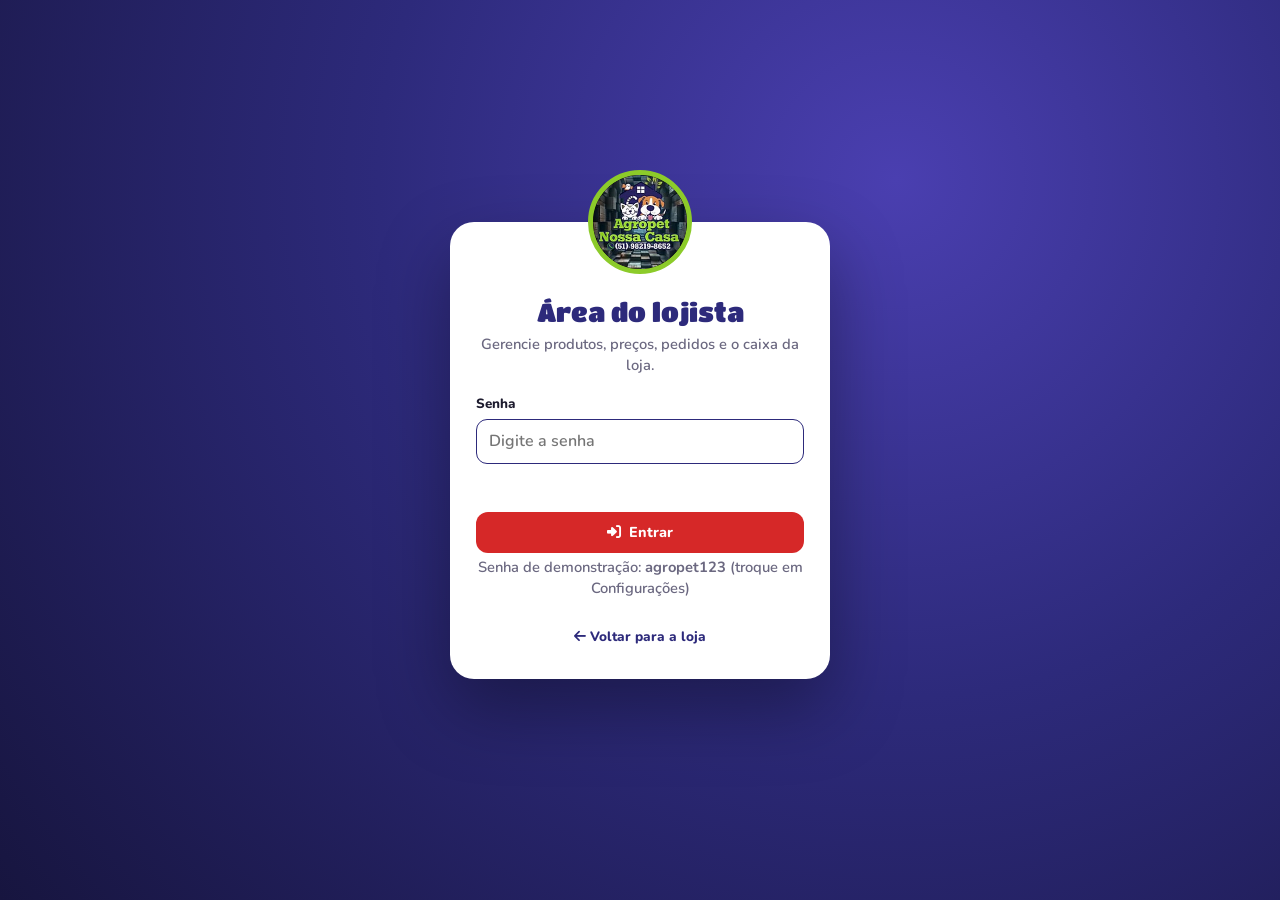
==== admin.html @ 047bada5 "Catálogo Agropet Nossa Casa" ====
<!DOCTYPE html>
<html lang="pt-BR">

<head>
    <meta charset="UTF-8" />
    <meta name="viewport" content="width=device-width, initial-scale=1.0" />
    <meta name="robots" content="noindex" />
    <meta name="theme-color" content="#2D2A7B" />
    <title>Painel · Agropet Nossa Casa</title>
    <link rel="icon" href="assets/logo-agropet.webp" type="image/webp" />
    <link rel="preconnect" href="https://fonts.googleapis.com">
    <link rel="preconnect" href="https://fonts.gstatic.com" crossorigin>
    <link href="https://fonts.googleapis.com/css2?family=Titan+One&family=Nunito:wght@400;600;700;800;900&display=swap" rel="stylesheet">
    <link rel="stylesheet" href="https://cdnjs.cloudflare.com/ajax/libs/font-awesome/6.5.1/css/all.min.css">
    <link rel="stylesheet" href="admin.css" />
</head>

<body>
    <!-- ═══════════ LOGIN ═══════════ -->
    <div class="login" id="tela-login">
        <form class="login-card" id="form-login" autocomplete="off">
            <img src="assets/logo-agropet.webp" alt="" class="login-logo" id="login-logo">
            <h1>Área do lojista</h1>
            <p>Gerencie produtos, preços, pedidos e o caixa da loja.</p>
            <label class="campo">
                <span>Senha</span>
                <input type="password" id="login-senha" placeholder="Digite a senha" autofocus>
            </label>
            <p class="login-erro" id="login-erro"></p>
            <button type="submit" class="btn btn-primario btn-bloco"><i class="fa-solid fa-right-to-bracket"></i> Entrar</button>
            <p class="login-dica">Senha de demonstração: <strong>agropet123</strong> (troque em Configurações)</p>
            <a href="index.html" class="login-voltar"><i class="fa-solid fa-arrow-left"></i> Voltar para a loja</a>
        </form>
    </div>

    <!-- ═══════════ APP ═══════════ -->
    <div class="app" id="app" hidden>
        <aside class="lateral">
            <div class="lateral-marca">
                <img src="assets/logo-agropet.webp" alt="" id="lateral-logo">
                <div><strong id="lateral-nome">Agropet Nossa Casa</strong><small>Painel da loja</small></div>
            </div>
            <nav class="menu" id="menu">
                <button type="button" data-aba="painel" class="ativo"><i class="fa-solid fa-chart-pie"></i><span>Painel</span></button>
                <button type="button" data-aba="pedidos"><i class="fa-solid fa-receipt"></i><span>Pedidos</span><em class="menu-badge" id="badge-pedidos" hidden>0</em></button>
                <button type="button" data-aba="pdv"><i class="fa-solid fa-cash-register"></i><span>Vender</span></button>
                <button type="button" data-aba="produtos"><i class="fa-solid fa-box-open"></i><span>Produtos</span><em class="menu-badge menu-badge--alerta" id="badge-estoque" hidden>0</em></button>
                <button type="button" data-aba="financeiro"><i class="fa-solid fa-wallet"></i><span>Entradas e saídas</span></button>
                <button type="button" data-aba="cupons"><i class="fa-solid fa-ticket"></i><span>Cupons</span></button>
                <button type="button" data-aba="config"><i class="fa-solid fa-gear"></i><span>Configurações</span></button>
            </nav>
            <div class="lateral-rodape">
                <a href="index.html" target="_blank" class="lateral-link"><i class="fa-solid fa-store"></i> Ver a loja</a>
                <button type="button" class="lateral-link" id="btn-sair"><i class="fa-solid fa-right-from-bracket"></i> Sair</button>
            </div>
        </aside>

        <main class="conteudo">
            <!-- PAINEL -->
            <section class="aba" id="aba-painel">
                <header class="aba-topo">
                    <div>
                        <h2>Olá! Veja como está a loja</h2>
                        <p id="painel-periodo-texto"></p>
                    </div>
                    <div class="segmentado" id="painel-periodo">
                        <button type="button" data-p="hoje">Hoje</button>
                        <button type="button" data-p="7">7 dias</button>
                        <button type="button" data-p="mes" class="ativo">Este mês</button>
                        <button type="button" data-p="mesant">Mês passado</button>
                    </div>
                </header>
                <div class="kpis" id="painel-kpis"></div>
                <div class="grade-2">
                    <div class="painel-card painel-card--largo">
                        <div class="painel-card-topo">
                            <h3>Entradas e saídas por dia</h3>
                            <div class="legenda">
                                <span><i class="leg leg--entrada"></i> Entradas</span>
                                <span><i class="leg leg--saida"></i> Saídas</span>
                            </div>
                        </div>
                        <div class="grafico" id="painel-grafico"></div>
                    </div>
                    <div class="painel-card">
                        <div class="painel-card-topo"><h3><i class="fa-solid fa-bell"></i> Pedidos aguardando</h3><button type="button" class="link" data-ir="pedidos">Ver todos</button></div>
                        <div id="painel-pedidos"></div>
                    </div>
                    <div class="painel-card">
                        <div class="painel-card-topo"><h3><i class="fa-solid fa-triangle-exclamation"></i> Estoque baixo</h3><button type="button" class="link" data-ir="produtos">Ver produtos</button></div>
                        <div id="painel-estoque"></div>
                    </div>
                    <div class="painel-card">
                        <div class="painel-card-topo"><h3><i class="fa-solid fa-trophy"></i> Mais vendidos no período</h3></div>
                        <div id="painel-top"></div>
                    </div>
                    <div class="painel-card">
                        <div class="painel-card-topo"><h3><i class="fa-solid fa-arrow-trend-down"></i> Para onde foi o dinheiro</h3></div>
                        <div id="painel-despesas"></div>
                    </div>
                </div>
            </section>

            <!-- PEDIDOS -->
            <section class="aba" id="aba-pedidos" hidden>
                <header class="aba-topo">
                    <div>
                        <h2>Pedidos</h2>
                        <p>Pedidos feitos pelo catálogo. Ao confirmar o pagamento, o valor entra no caixa e o estoque é baixado.</p>
                    </div>
                    <button type="button" class="btn btn-secundario" id="btn-importar-pedido"><i class="fa-brands fa-whatsapp"></i> Colar pedido do WhatsApp</button>
                </header>
                <div class="filtros-chips" id="pedidos-filtro"></div>
                <div class="lista-pedidos" id="lista-pedidos"></div>
            </section>

            <!-- PDV -->
            <section class="aba" id="aba-pdv" hidden>
                <header class="aba-topo">
                    <div>
                        <h2>Vender no balcão</h2>
                        <p>Registre uma venda da loja física: o valor entra no caixa e o estoque baixa na hora.</p>
                    </div>
                </header>
                <div class="pdv">
                    <div class="pdv-produtos">
                        <label class="busca-admin"><i class="fa-solid fa-magnifying-glass"></i><input type="search" id="pdv-busca" placeholder="Buscar produto ou código..."></label>
                        <div class="pdv-grade" id="pdv-grade"></div>
                    </div>
                    <div class="pdv-caixa">
                        <h3><i class="fa-solid fa-basket-shopping"></i> Venda atual</h3>
                        <div id="pdv-itens" class="pdv-itens"></div>
                        <div class="campo-linha">
                            <label class="campo"><span>Desconto (R$)</span><input type="number" id="pdv-desconto" min="0" step="0.01" placeholder="0,00"></label>
                            <label class="campo"><span>Pagamento</span><select id="pdv-pagamento"></select></label>
                        </div>
                        <label class="campo"><span>Cliente (opcional)</span><input type="text" id="pdv-cliente" placeholder="Nome do cliente"></label>
                        <div class="pdv-total"><span>Total</span><strong id="pdv-total">R$ 0,00</strong></div>
                        <button type="button" class="btn btn-primario btn-bloco" id="pdv-finalizar"><i class="fa-solid fa-check"></i> Registrar venda</button>
                        <button type="button" class="btn btn-fantasma btn-bloco" id="pdv-limpar">Limpar</button>
                    </div>
                </div>
                <div class="painel-card" style="margin-top:18px">
                    <div class="painel-card-topo"><h3>Vendas de hoje</h3><strong id="pdv-hoje-total"></strong></div>
                    <div id="pdv-hoje"></div>
                </div>
            </section>

            <!-- PRODUTOS -->
            <section class="aba" id="aba-produtos" hidden>
                <header class="aba-topo">
                    <div>
                        <h2>Produtos e estoque</h2>
                        <p>Altere preços, ofertas e quantidades. Tudo aparece na loja na hora.</p>
                    </div>
                    <div class="botoes">
                        <button type="button" class="btn btn-fantasma" id="btn-categorias"><i class="fa-solid fa-tags"></i> Categorias</button>
                        <button type="button" class="btn btn-fantasma" id="btn-reajuste"><i class="fa-solid fa-percent"></i> Reajustar preços</button>
                        <button type="button" class="btn btn-primario" id="btn-novo-produto"><i class="fa-solid fa-plus"></i> Novo produto</button>
                    </div>
                </header>
                <div class="barra-filtros">
                    <label class="busca-admin"><i class="fa-solid fa-magnifying-glass"></i><input type="search" id="prod-busca" placeholder="Buscar produto..."></label>
                    <select id="prod-filtro-cat"></select>
                    <select id="prod-filtro-est">
                        <option value="">Todo o estoque</option>
                        <option value="baixo">Estoque baixo</option>
                        <option value="zerado">Esgotados</option>
                        <option value="oferta">Em oferta</option>
                        <option value="inativo">Ocultos da loja</option>
                    </select>
                </div>
                <div class="resumo-estoque" id="resumo-estoque"></div>
                <div class="tabela-wrap">
                    <table class="tabela" id="tabela-produtos">
                        <thead>
                            <tr><th>Produto</th><th>Categoria</th><th class="num">Custo</th><th class="num">Preço</th><th class="num">Margem</th><th class="num">Estoque</th><th>Na loja</th><th></th></tr>
                        </thead>
                        <tbody></tbody>
                    </table>
                </div>
            </section>

            <!-- FINANCEIRO -->
            <section class="aba" id="aba-financeiro" hidden>
                <header class="aba-topo">
                    <div>
                        <h2>Entradas e saídas</h2>
                        <p>O caixa da loja: vendas, compras de mercadoria e despesas do mês.</p>
                    </div>
                    <div class="botoes">
                        <button type="button" class="btn btn-entrada" data-novo-lanc="entrada"><i class="fa-solid fa-arrow-down"></i> Nova entrada</button>
                        <button type="button" class="btn btn-saida" data-novo-lanc="saida"><i class="fa-solid fa-arrow-up"></i> Nova saída</button>
                    </div>
                </header>
                <div class="barra-filtros">
                    <div class="mes-nav">
                        <button type="button" id="fin-mes-ant" aria-label="Mês anterior"><i class="fa-solid fa-chevron-left"></i></button>
                        <strong id="fin-mes-texto"></strong>
                        <button type="button" id="fin-mes-prox" aria-label="Próximo mês"><i class="fa-solid fa-chevron-right"></i></button>
                    </div>
                    <div class="segmentado" id="fin-tipo">
                        <button type="button" data-t="" class="ativo">Tudo</button>
                        <button type="button" data-t="entrada">Entradas</button>
                        <button type="button" data-t="saida">Saídas</button>
                    </div>
                    <label class="busca-admin"><i class="fa-solid fa-magnifying-glass"></i><input type="search" id="fin-busca" placeholder="Buscar lançamento..."></label>
                    <button type="button" class="btn btn-fantasma" id="fin-csv"><i class="fa-solid fa-file-csv"></i> Exportar planilha</button>
                </div>
                <div class="kpis kpis--3" id="fin-kpis"></div>
                <div class="grade-2">
                    <div class="painel-card"><div class="painel-card-topo"><h3>Saídas por categoria</h3></div><div id="fin-cat-saidas"></div></div>
                    <div class="painel-card"><div class="painel-card-topo"><h3>Entradas por forma de pagamento</h3></div><div id="fin-cat-entradas"></div></div>
                </div>
                <div class="tabela-wrap">
                    <table class="tabela" id="tabela-lanc">
                        <thead><tr><th>Data</th><th>Descrição</th><th>Categoria</th><th>Pagamento</th><th class="num">Valor</th><th></th></tr></thead>
                        <tbody></tbody>
                    </table>
                </div>
            </section>

            <!-- CUPONS -->
            <section class="aba" id="aba-cupons" hidden>
                <header class="aba-topo">
                    <div>
                        <h2>Cupons de desconto</h2>
                        <p>Crie códigos para divulgar no Instagram e no status do WhatsApp.</p>
                    </div>
                    <button type="button" class="btn btn-primario" id="btn-novo-cupom"><i class="fa-solid fa-plus"></i> Novo cupom</button>
                </header>
                <div class="cupons-grade" id="cupons-grade"></div>
            </section>

            <!-- CONFIGURAÇÕES -->
            <section class="aba" id="aba-config" hidden>
                <header class="aba-topo">
                    <div>
                        <h2>Configurações</h2>
                        <p>Dados da loja, entrega, retirada, pagamento e backup.</p>
                    </div>
                    <button type="button" class="btn btn-primario" id="btn-salvar-config"><i class="fa-solid fa-floppy-disk"></i> Salvar alterações</button>
                </header>
                <form id="form-config" class="config" onsubmit="return false"></form>
            </section>
        </main>
    </div>

    <!-- ═══════════ MODAL GENÉRICO ═══════════ -->
    <div class="modal-fundo" id="modal-fundo" hidden>
        <div class="modal" role="dialog" aria-modal="true" aria-labelledby="modal-titulo">
            <div class="modal-topo">
                <h3 id="modal-titulo"></h3>
                <button type="button" class="modal-fechar" id="modal-fechar" aria-label="Fechar">&times;</button>
            </div>
            <div class="modal-corpo" id="modal-corpo"></div>
            <div class="modal-rodape" id="modal-rodape"></div>
        </div>
    </div>

    <div class="toast" id="toast" role="status"></div>

    <script src="dados.js"></script>
    <script src="admin.js"></script>
</body>

</html>
---- admin.css ----
/* ─────────────────────────────────────────────────────────────────────────────
   AGROPET NOSSA CASA — PAINEL DO LOJISTA
   ───────────────────────────────────────────────────────────────────────────── */
:root {
    --indigo: #2D2A7B;
    --indigo-900: #17153F;
    --indigo-50: #EEEDF8;
    --lime: #8CCB2A;
    --lime-700: #4F8A12;
    --yellow: #FFD60A;
    --red: #D62828;
    --orange: #E8862F;
    --whats: #25D366;

    /* Cores do gráfico (validadas para daltonismo) */
    --cor-entrada: #4B3FA8;
    --cor-saida: #E8862F;

    --ok: #2E7D32;
    --alerta: #B26A00;
    --perigo: #C62828;

    --ink: #1D1B2E;
    --muted: #6B6880;
    --bg: #F4F3EF;
    --card: #FFFFFF;
    --line: #E6E3DA;
    --radius: 16px;
    --shadow: 0 2px 10px rgba(23, 21, 63, .06);

    --font-titulo: "Titan One", "Arial Black", system-ui, sans-serif;
    --font: "Nunito", system-ui, -apple-system, "Segoe UI", sans-serif;
}

* { box-sizing: border-box; margin: 0; padding: 0; }
body { font-family: var(--font); color: var(--ink); background: var(--bg); -webkit-font-smoothing: antialiased; line-height: 1.45; }
button, input, select, textarea { font: inherit; color: inherit; }
button { cursor: pointer; }
[hidden] { display: none !important; }
:focus-visible { outline: 3px solid var(--yellow); outline-offset: 2px; }

/* ─── BOTÕES ─────────────────────────────────────────────────────────────── */
.btn { display: inline-flex; align-items: center; justify-content: center; gap: 8px; border: 0; border-radius: 12px; padding: 10px 16px; font-weight: 800; font-size: .9rem; white-space: nowrap; text-decoration: none; transition: filter .15s, transform .1s; }
.btn:hover { filter: brightness(1.06); }
.btn:active { transform: scale(.98); }
.btn:disabled { opacity: .5; cursor: not-allowed; }
.btn-bloco { width: 100%; }
.btn-sm { padding: 6px 10px; font-size: .8rem; border-radius: 9px; }
.btn-primario { background: var(--red); color: #fff; }
.btn-secundario { background: var(--whats); color: #fff; }
.btn-fantasma { background: #fff; color: var(--indigo); border: 1.5px solid var(--line); }
.btn-fantasma:hover { border-color: var(--indigo); filter: none; }
.btn-entrada { background: var(--cor-entrada); color: #fff; }
.btn-saida { background: var(--cor-saida); color: #fff; }
.btn-perigo { background: var(--perigo); color: #fff; }
.link { background: none; border: 0; color: var(--indigo); font-weight: 800; font-size: .85rem; }
.link:hover { text-decoration: underline; }
.icone-btn { width: 34px; height: 34px; border-radius: 9px; border: 1.5px solid var(--line); background: #fff; color: var(--indigo); display: inline-grid; place-items: center; }
.icone-btn:hover { border-color: var(--indigo); }
.icone-btn--perigo:hover { border-color: var(--perigo); color: var(--perigo); }

/* ─── LOGIN ──────────────────────────────────────────────────────────────── */
.login { min-height: 100vh; display: grid; place-items: center; padding: 16px; background: radial-gradient(circle at 70% 20%, #4A3FB0, var(--indigo) 45%, var(--indigo-900)); }
.login-card { width: 100%; max-width: 380px; background: #fff; border-radius: 24px; padding: 30px 26px; text-align: center; box-shadow: 0 30px 70px rgba(0, 0, 0, .35); }
.login-logo { width: 104px; height: 104px; border-radius: 50%; margin: -82px auto 12px; border: 5px solid var(--lime); background: #111; object-fit: cover; }
.login-card h1 { font-family: var(--font-titulo); font-weight: 400; color: var(--indigo); font-size: 1.6rem; }
.login-card > p { color: var(--muted); font-weight: 600; margin: 4px 0 18px; font-size: .92rem; }
.login-card .campo { text-align: left; }
.login-erro { color: var(--perigo); font-weight: 800; font-size: .85rem; min-height: 1.2em; margin: 4px 0 8px; }
.login-dica { margin-top: 14px; font-size: .8rem; color: var(--muted); }
.login-voltar { display: inline-block; margin-top: 10px; color: var(--indigo); font-weight: 800; font-size: .85rem; text-decoration: none; }

/* ─── LAYOUT ─────────────────────────────────────────────────────────────── */
.app { display: grid; grid-template-columns: 250px minmax(0, 1fr); min-height: 100vh; }
.lateral { background: var(--indigo); color: #fff; display: flex; flex-direction: column; position: sticky; top: 0; height: 100vh; padding: 18px 12px; }
.lateral-marca { display: flex; align-items: center; gap: 10px; padding: 0 6px 18px; border-bottom: 1px solid rgba(255, 255, 255, .12); margin-bottom: 12px; }
.lateral-marca img { width: 46px; height: 46px; border-radius: 50%; border: 3px solid var(--lime); object-fit: cover; background: #111; }
.lateral-marca strong { display: block; font-family: var(--font-titulo); font-weight: 400; color: var(--lime); font-size: 1rem; line-height: 1.1; }
.lateral-marca small { color: rgba(255, 255, 255, .65); font-weight: 700; font-size: .75rem; }
.menu { display: flex; flex-direction: column; gap: 4px; flex: 1; }
.menu button { display: flex; align-items: center; gap: 12px; background: none; border: 0; color: rgba(255, 255, 255, .8); padding: 11px 12px; border-radius: 12px; font-weight: 800; font-size: .92rem; text-align: left; position: relative; }
.menu button i { width: 20px; text-align: center; }
.menu button:hover { background: rgba(255, 255, 255, .08); color: #fff; }
.menu button.ativo { background: var(--yellow); color: var(--indigo-900); }
.menu-badge { margin-left: auto; background: var(--red); color: #fff; font-style: normal; font-size: .72rem; font-weight: 900; min-width: 22px; height: 22px; border-radius: 999px; display: grid; place-items: center; padding: 0 6px; }
.menu-badge--alerta { background: var(--orange); }
.lateral-rodape { display: flex; flex-direction: column; gap: 2px; border-top: 1px solid rgba(255, 255, 255, .12); padding-top: 10px; }
.lateral-link { display: flex; align-items: center; gap: 10px; background: none; border: 0; color: rgba(255, 255, 255, .7); text-decoration: none; font-weight: 700; font-size: .86rem; padding: 8px 12px; border-radius: 10px; }
.lateral-link:hover { background: rgba(255, 255, 255, .08); color: #fff; }

.conteudo { padding: 26px 28px 60px; min-width: 0; }
.aba-topo { display: flex; align-items: flex-end; justify-content: space-between; gap: 16px; flex-wrap: wrap; margin-bottom: 20px; }
.aba-topo h2 { font-family: var(--font-titulo); font-weight: 400; color: var(--indigo); font-size: 1.6rem; line-height: 1.15; }
.aba-topo p { color: var(--muted); font-weight: 600; font-size: .92rem; max-width: 640px; }
.botoes { display: flex; gap: 8px; flex-wrap: wrap; }

.segmentado { display: inline-flex; background: #fff; border: 1.5px solid var(--line); border-radius: 12px; padding: 3px; gap: 2px; }
.segmentado button { background: none; border: 0; padding: 7px 12px; border-radius: 9px; font-weight: 800; font-size: .84rem; color: var(--muted); }
.segmentado button.ativo { background: var(--indigo); color: #fff; }

/* ─── KPIs ───────────────────────────────────────────────────────────────── */
.kpis { display: grid; grid-template-columns: repeat(auto-fit, minmax(180px, 1fr)); gap: 12px; margin-bottom: 16px; }
.kpi { background: var(--card); border: 1px solid var(--line); border-radius: var(--radius); padding: 16px; box-shadow: var(--shadow); }
.kpi-rotulo { display: flex; align-items: center; gap: 8px; color: var(--muted); font-weight: 800; font-size: .8rem; text-transform: uppercase; letter-spacing: .4px; }
.kpi-rotulo i { width: 26px; height: 26px; border-radius: 8px; display: grid; place-items: center; font-size: .8rem; background: var(--indigo-50); color: var(--indigo); }
.kpi-valor { font-size: 1.55rem; font-weight: 900; margin-top: 8px; letter-spacing: -.3px; font-variant-numeric: tabular-nums; }
.kpi-sub { font-size: .8rem; color: var(--muted); font-weight: 700; margin-top: 2px; }
.kpi--entrada .kpi-rotulo i { background: #ECEAFB; color: var(--cor-entrada); }
.kpi--saida .kpi-rotulo i { background: #FDF0E4; color: #B85F12; }
.kpi--saldo { background: var(--indigo); color: #fff; border-color: var(--indigo); }
.kpi--saldo .kpi-rotulo, .kpi--saldo .kpi-sub { color: rgba(255, 255, 255, .75); }
.kpi--saldo .kpi-rotulo i { background: rgba(255, 255, 255, .15); color: var(--yellow); }
.kpi--negativo .kpi-valor { color: #FFB4A8; }

/* ─── CARDS DO PAINEL ────────────────────────────────────────────────────── */
.grade-2 { display: grid; grid-template-columns: 1fr 1fr; gap: 12px; margin-bottom: 16px; }
.painel-card { background: var(--card); border: 1px solid var(--line); border-radius: var(--radius); padding: 16px; box-shadow: var(--shadow); min-width: 0; }
.painel-card--largo { grid-column: 1 / -1; }
.painel-card-topo { display: flex; align-items: center; justify-content: space-between; gap: 10px; margin-bottom: 12px; flex-wrap: wrap; }
.painel-card-topo h3 { font-size: 1rem; font-weight: 900; }
.painel-card-topo h3 i { color: var(--indigo); margin-right: 4px; }
.legenda { display: flex; gap: 14px; font-size: .82rem; font-weight: 700; color: var(--muted); }
.leg { display: inline-block; width: 12px; height: 12px; border-radius: 3px; vertical-align: -1px; margin-right: 4px; }
.leg--entrada { background: var(--cor-entrada); }
.leg--saida { background: var(--cor-saida); }

.grafico { position: relative; }
.grafico svg { width: 100%; height: 240px; display: block; overflow: visible; }
.grafico .eixo { font-size: 10px; fill: var(--muted); font-weight: 700; }
.grafico .grade-linha { stroke: var(--line); stroke-width: 1; }
.grafico .alvo { fill: transparent; }
.grafico .alvo:hover { fill: rgba(45, 42, 123, .06); }
.grafico-dica { position: absolute; pointer-events: none; background: var(--indigo-900); color: #fff; border-radius: 10px; padding: 8px 10px; font-size: .8rem; font-weight: 700; white-space: nowrap; transform: translate(-50%, -100%); box-shadow: 0 8px 20px rgba(0, 0, 0, .2); z-index: 5; }
.grafico-dica b { display: block; margin-bottom: 2px; }
.grafico-dica .leg { width: 9px; height: 9px; }

.lista-simples { list-style: none; }
.lista-simples li { display: flex; align-items: center; justify-content: space-between; gap: 10px; padding: 9px 0; border-bottom: 1px dashed var(--line); font-weight: 700; font-size: .9rem; }
.lista-simples li:last-child { border-bottom: 0; }
.lista-simples small { color: var(--muted); font-weight: 700; display: block; font-size: .78rem; }
.lista-simples .valor { font-weight: 900; white-space: nowrap; font-variant-numeric: tabular-nums; }
.vazio-mini { color: var(--muted); font-weight: 700; font-size: .88rem; padding: 12px 0; display: flex; align-items: center; gap: 8px; }
.vazio-mini i { color: var(--ok); }

.barra-h { margin-bottom: 10px; }
.barra-h-topo { display: flex; justify-content: space-between; font-size: .85rem; font-weight: 800; margin-bottom: 4px; gap: 8px; }
.barra-h-topo span:last-child { font-variant-numeric: tabular-nums; }
.barra-h-trilho { height: 10px; background: var(--bg); border-radius: 999px; overflow: hidden; }
.barra-h-trilho span { display: block; height: 100%; border-radius: 999px; }

/* ─── PILLS DE STATUS ────────────────────────────────────────────────────── */
.pill { display: inline-flex; align-items: center; gap: 5px; font-size: .74rem; font-weight: 900; padding: 3px 9px; border-radius: 999px; white-space: nowrap; }
.pill--novo { background: #FFF1C2; color: #7A5600; }
.pill--pago { background: #E3E1FA; color: #332A8F; }
.pill--enviado { background: #DDEFFD; color: #0F5A94; }
.pill--concluido { background: #E1F4E3; color: #1E6B25; }
.pill--cancelado { background: #F1F0F4; color: #6B6880; text-decoration: line-through; }
.pill--baixo { background: #FFF1D6; color: #8A5100; }
.pill--zerado { background: #FDE3E3; color: #A61B1B; }
.pill--ok { background: #E1F4E3; color: #1E6B25; }

/* ─── PEDIDOS ────────────────────────────────────────────────────────────── */
.filtros-chips { display: flex; gap: 8px; flex-wrap: wrap; margin-bottom: 14px; }
.filtros-chips button { background: #fff; border: 1.5px solid var(--line); border-radius: 999px; padding: 6px 12px; font-weight: 800; font-size: .84rem; }
.filtros-chips button.ativo { background: var(--indigo); border-color: var(--indigo); color: #fff; }
.filtros-chips button em { font-style: normal; opacity: .7; margin-left: 4px; }
.lista-pedidos { display: grid; grid-template-columns: repeat(auto-fill, minmax(320px, 1fr)); gap: 12px; }
.pedido { background: var(--card); border: 1px solid var(--line); border-radius: var(--radius); padding: 14px; box-shadow: var(--shadow); display: flex; flex-direction: column; gap: 8px; }
.pedido--novo { border-left: 5px solid var(--yellow); }
.pedido-topo { display: flex; justify-content: space-between; align-items: flex-start; gap: 8px; }
.pedido-codigo { font-weight: 900; font-size: 1rem; }
.pedido-data { color: var(--muted); font-size: .8rem; font-weight: 700; }
.pedido-cliente { font-weight: 800; }
.pedido-linha { display: flex; gap: 8px; align-items: center; font-size: .86rem; font-weight: 700; color: var(--muted); }
.pedido-linha i { width: 16px; text-align: center; color: var(--indigo); }
.pedido-itens { font-size: .85rem; font-weight: 600; background: var(--bg); border-radius: 10px; padding: 8px 10px; }
.pedido-rodape { display: flex; align-items: center; justify-content: space-between; gap: 8px; margin-top: 2px; flex-wrap: wrap; }
.pedido-total { font-weight: 900; font-size: 1.15rem; font-variant-numeric: tabular-nums; }
.pedido-acoes { display: flex; gap: 6px; flex-wrap: wrap; }

/* ─── PDV ────────────────────────────────────────────────────────────────── */
.pdv { display: grid; grid-template-columns: 1fr 360px; gap: 16px; align-items: start; }
.pdv-produtos { min-width: 0; }
.pdv-grade { display: grid; grid-template-columns: repeat(auto-fill, minmax(170px, 1fr)); gap: 10px; margin-top: 12px; max-height: 620px; overflow-y: auto; padding: 2px; }
.pdv-prod { background: #fff; border: 1.5px solid var(--line); border-radius: 14px; padding: 10px; text-align: left; display: flex; flex-direction: column; gap: 4px; transition: border-color .15s; }
.pdv-prod:hover { border-color: var(--indigo); }
.pdv-prod:disabled { opacity: .45; }
.pdv-prod-topo { display: flex; align-items: center; gap: 8px; }
.pdv-prod-icone { width: 34px; height: 34px; border-radius: 10px; display: grid; place-items: center; color: #fff; flex-shrink: 0; font-size: .9rem; overflow: hidden; }
.pdv-prod-icone img { width: 100%; height: 100%; object-fit: cover; }
.pdv-prod strong { font-size: .85rem; line-height: 1.2; }
.pdv-prod small { color: var(--muted); font-weight: 700; font-size: .76rem; }
.pdv-prod .preco { font-weight: 900; color: var(--red); }
.pdv-caixa { background: #fff; border: 1px solid var(--line); border-radius: var(--radius); padding: 16px; box-shadow: var(--shadow); position: sticky; top: 16px; }
.pdv-caixa h3 { font-size: 1rem; font-weight: 900; margin-bottom: 10px; }
.pdv-itens { max-height: 280px; overflow-y: auto; margin-bottom: 10px; }
.pdv-item { display: flex; align-items: center; gap: 8px; padding: 8px 0; border-bottom: 1px dashed var(--line); font-size: .86rem; font-weight: 700; }
.pdv-item-nome { flex: 1; min-width: 0; }
.pdv-item-nome small { display: block; color: var(--muted); font-size: .76rem; }
.qtd { display: inline-flex; align-items: center; gap: 4px; }
.qtd button { width: 26px; height: 26px; border-radius: 8px; border: 1.5px solid var(--line); background: #fff; font-weight: 900; }
.qtd span { min-width: 22px; text-align: center; font-weight: 900; }
.pdv-total { display: flex; justify-content: space-between; align-items: baseline; padding: 10px 0; border-top: 2px solid var(--ink); margin-bottom: 10px; }
.pdv-total span { font-weight: 900; }
.pdv-total strong { font-size: 1.6rem; font-weight: 900; font-variant-numeric: tabular-nums; }
.pdv-caixa .btn + .btn { margin-top: 6px; }

/* ─── TABELAS ────────────────────────────────────────────────────────────── */
.barra-filtros { display: flex; gap: 10px; flex-wrap: wrap; align-items: center; margin-bottom: 14px; }
.barra-filtros select { width: auto; min-width: 170px; }
.busca-admin { display: flex; align-items: center; gap: 8px; background: #fff; border: 1.5px solid var(--line); border-radius: 12px; padding: 0 12px; height: 42px; flex: 1; min-width: 200px; }
.busca-admin:focus-within { border-color: var(--indigo); }
.busca-admin i { color: var(--muted); }
.busca-admin input { border: 0 !important; outline: 0; background: none !important; padding: 0 !important; flex: 1; min-width: 0; font-weight: 600; }
.tabela-wrap { background: var(--card); border: 1px solid var(--line); border-radius: var(--radius); overflow-x: auto; box-shadow: var(--shadow); }
.tabela { width: 100%; border-collapse: collapse; font-size: .88rem; }
.tabela th { text-align: left; font-size: .74rem; text-transform: uppercase; letter-spacing: .4px; color: var(--muted); font-weight: 900; padding: 12px; border-bottom: 1px solid var(--line); background: #FBFAF7; white-space: nowrap; }
.tabela td { padding: 10px 12px; border-bottom: 1px solid var(--line); font-weight: 700; vertical-align: middle; }
.tabela tr:last-child td { border-bottom: 0; }
.tabela tbody tr:hover { background: #FBFAF7; }
.tabela .num { text-align: right; font-variant-numeric: tabular-nums; white-space: nowrap; }
.tabela .acoes { text-align: right; white-space: nowrap; }
.tabela .acoes .icone-btn { margin-left: 4px; }
.prod-cel { display: flex; align-items: center; gap: 10px; min-width: 220px; }
.prod-cel small { display: block; color: var(--muted); font-size: .76rem; }
.prod-cel .pdv-prod-icone { width: 40px; height: 40px; }
.inline-num { width: 92px !important; padding: 6px 8px !important; text-align: right; border-radius: 9px !important; font-weight: 800 !important; }
.estoque-cel { display: flex; align-items: center; justify-content: flex-end; gap: 6px; }
.margem-boa { color: var(--ok); }
.margem-baixa { color: var(--alerta); }
.valor-entrada { color: var(--cor-entrada); }
.valor-saida { color: #B85F12; }
.resumo-estoque { display: flex; gap: 16px; flex-wrap: wrap; margin-bottom: 12px; font-size: .86rem; font-weight: 800; color: var(--muted); }
.resumo-estoque strong { color: var(--ink); }

.switch { position: relative; display: inline-block; width: 42px; height: 24px; flex-shrink: 0; }
.switch input { opacity: 0; width: 0; height: 0; }
.switch span { position: absolute; inset: 0; background: #D5D2C8; border-radius: 999px; transition: background .2s; cursor: pointer; }
.switch span::before { content: ""; position: absolute; left: 3px; top: 3px; width: 18px; height: 18px; border-radius: 50%; background: #fff; transition: transform .2s; box-shadow: 0 1px 3px rgba(0, 0, 0, .2); }
.switch input:checked + span { background: var(--lime-700); }
.switch input:checked + span::before { transform: translateX(18px); }

.mes-nav { display: inline-flex; align-items: center; gap: 6px; background: #fff; border: 1.5px solid var(--line); border-radius: 12px; padding: 3px; }
.mes-nav button { width: 34px; height: 34px; border: 0; background: none; border-radius: 9px; color: var(--indigo); }
.mes-nav button:hover { background: var(--indigo-50); }
.mes-nav strong { min-width: 140px; text-align: center; text-transform: capitalize; }

/* ─── CUPONS ─────────────────────────────────────────────────────────────── */
.cupons-grade { display: grid; grid-template-columns: repeat(auto-fill, minmax(260px, 1fr)); gap: 12px; }
.cupom-card { background: #fff; border: 2px dashed var(--indigo); border-radius: var(--radius); padding: 16px; display: flex; flex-direction: column; gap: 6px; }
.cupom-card.inativo { opacity: .55; border-color: var(--muted); }
.cupom-codigo { font-family: var(--font-titulo); font-weight: 400; font-size: 1.4rem; color: var(--indigo); letter-spacing: 1px; }
.cupom-valor { font-weight: 900; color: var(--red); font-size: 1.1rem; }
.cupom-regras { color: var(--muted); font-weight: 700; font-size: .84rem; }
.cupom-acoes { display: flex; gap: 6px; align-items: center; margin-top: 6px; }
.cupom-acoes .switch { margin-right: auto; }

/* ─── FORMULÁRIOS ────────────────────────────────────────────────────────── */
.campo { display: flex; flex-direction: column; gap: 5px; margin-bottom: 12px; flex: 1; min-width: 0; }
.campo > span { font-weight: 800; font-size: .84rem; }
.campo > span em { font-style: normal; font-weight: 600; color: var(--muted); }
.campo-ajuda { font-size: .78rem; color: var(--muted); font-weight: 600; }
.campo-linha { display: flex; gap: 10px; flex-wrap: wrap; }
.campo-linha > .campo { min-width: 140px; }
input[type=text], input[type=password], input[type=number], input[type=date], input[type=time], input[type=url], input[type=tel], input[type=search], select, textarea {
    width: 100%; border: 1.5px solid var(--line); background: #fff; border-radius: 11px; padding: 10px 12px; font-weight: 600; outline: none;
}
input:focus, select:focus, textarea:focus { border-color: var(--indigo); }
.erro { border-color: var(--perigo) !important; background: #FFF6F6 !important; }
.checks { display: flex; flex-wrap: wrap; gap: 8px; }
.check { display: inline-flex; align-items: center; gap: 6px; background: #fff; border: 1.5px solid var(--line); border-radius: 10px; padding: 7px 11px; font-weight: 800; font-size: .86rem; cursor: pointer; }
.check:has(input:checked) { border-color: var(--indigo); background: var(--indigo-50); }
.linha-switch { display: flex; align-items: center; gap: 10px; font-weight: 800; font-size: .9rem; margin-bottom: 12px; }

.config { display: grid; grid-template-columns: 1fr 1fr; gap: 14px; }
.config-bloco { background: #fff; border: 1px solid var(--line); border-radius: var(--radius); padding: 18px; box-shadow: var(--shadow); }
.config-bloco--largo { grid-column: 1 / -1; }
.config-bloco h3 { font-size: 1rem; font-weight: 900; margin-bottom: 14px; display: flex; align-items: center; gap: 8px; }
.config-bloco h3 i { color: var(--indigo); }
.bairros-lista { display: flex; flex-direction: column; gap: 6px; margin-bottom: 10px; }
.bairro-linha { display: flex; gap: 8px; align-items: center; }
.bairro-linha input[type=text] { flex: 1; }
.bairro-linha input[type=number] { width: 110px; }

.foto-editor { display: flex; gap: 12px; align-items: center; }
.foto-previa { width: 84px; height: 84px; border-radius: 14px; background: var(--bg); border: 1.5px dashed var(--line); display: grid; place-items: center; overflow: hidden; flex-shrink: 0; color: var(--muted); font-size: 1.4rem; }
.foto-previa img { width: 100%; height: 100%; object-fit: cover; }
.foto-botoes { display: flex; flex-direction: column; gap: 6px; flex: 1; min-width: 0; }

/* ─── MODAL ──────────────────────────────────────────────────────────────── */
.modal-fundo { position: fixed; inset: 0; z-index: 80; background: rgba(23, 21, 63, .55); display: grid; place-items: center; padding: 16px; animation: aparecer .2s ease; }
@keyframes aparecer { from { opacity: 0; } }
.modal { background: var(--bg); border-radius: 20px; width: min(620px, 100%); max-height: calc(100vh - 32px); display: flex; flex-direction: column; box-shadow: 0 30px 80px rgba(0, 0, 0, .35); overflow: hidden; }
.modal-topo { display: flex; align-items: center; justify-content: space-between; padding: 16px 20px; background: #fff; border-bottom: 1px solid var(--line); }
.modal-topo h3 { font-weight: 900; font-size: 1.15rem; }
.modal-fechar { width: 34px; height: 34px; border-radius: 50%; border: 0; background: var(--bg); font-size: 1.4rem; line-height: 1; }
.modal-corpo { padding: 18px 20px; overflow-y: auto; }
.modal-rodape { display: flex; justify-content: flex-end; gap: 8px; padding: 14px 20px; background: #fff; border-top: 1px solid var(--line); flex-wrap: wrap; }
.modal-rodape:empty { display: none; }
.modal-rodape .esquerda { margin-right: auto; }
.detalhe-grupo { background: #fff; border: 1px solid var(--line); border-radius: 12px; padding: 12px 14px; margin-bottom: 10px; font-weight: 700; font-size: .9rem; }
.detalhe-grupo h4 { font-size: .74rem; text-transform: uppercase; letter-spacing: .5px; color: var(--muted); font-weight: 900; margin-bottom: 6px; }
.aviso-box { background: #FFF6D6; color: #6B4E00; border-radius: 12px; padding: 10px 12px; font-weight: 700; font-size: .86rem; margin-bottom: 12px; display: flex; gap: 8px; }
.aviso-box--info { background: var(--indigo-50); color: var(--indigo); }
.previa-importacao { margin-top: 10px; }

/* ─── TOAST ──────────────────────────────────────────────────────────────── */
.toast { position: fixed; left: 50%; bottom: 22px; transform: translate(-50%, 150%); opacity: 0; z-index: 99; background: var(--indigo-900); color: #fff; padding: 12px 18px; border-radius: 14px; font-weight: 800; font-size: .9rem; box-shadow: 0 14px 40px rgba(0, 0, 0, .3); transition: all .3s ease; pointer-events: none; max-width: calc(100vw - 32px); display: flex; gap: 10px; align-items: center; }
.toast.mostrar { transform: translate(-50%, 0); opacity: 1; }
.toast i { color: var(--lime); }
.toast.toast--erro i { color: #FF8A80; }

/* ─── RESPONSIVO ─────────────────────────────────────────────────────────── */
@media (max-width: 1100px) {
    .pdv { grid-template-columns: 1fr; }
    .pdv-caixa { position: static; }
}
@media (max-width: 900px) {
    .app { grid-template-columns: minmax(0, 1fr); }
    .lateral, .menu { min-width: 0; }
    .lateral { position: sticky; top: 0; z-index: 50; height: auto; padding: 8px 10px; flex-direction: row; align-items: center; gap: 8px; }
    .lateral-marca { border: 0; padding: 0; margin: 0; }
    .lateral-marca div, .lateral-rodape { display: none; }
    .lateral-marca img { width: 38px; height: 38px; }
    .menu { flex-direction: row; overflow-x: auto; scrollbar-width: none; }
    .menu::-webkit-scrollbar { display: none; }
    .menu button { flex-shrink: 0; padding: 9px 12px; font-size: .84rem; gap: 7px; }
    .conteudo { padding: 18px 16px 50px; }
    .grade-2, .config { grid-template-columns: 1fr; }
    .aba-topo h2 { font-size: 1.35rem; }
}
@media (max-width: 560px) {
    .kpis { grid-template-columns: 1fr 1fr; }
    .kpi-valor { font-size: 1.2rem; }
    .kpis > .kpi:last-child:nth-child(odd) { grid-column: 1 / -1; }
    .lista-pedidos { grid-template-columns: 1fr; }
    .barra-filtros > * { flex: 1 1 100%; }
    .segmentado { width: 100%; }
    .segmentado button { flex: 1; }
    .aba-topo .btn, .aba-topo .botoes { width: 100%; }
    .aba-topo .botoes .btn { flex: 1; }
}
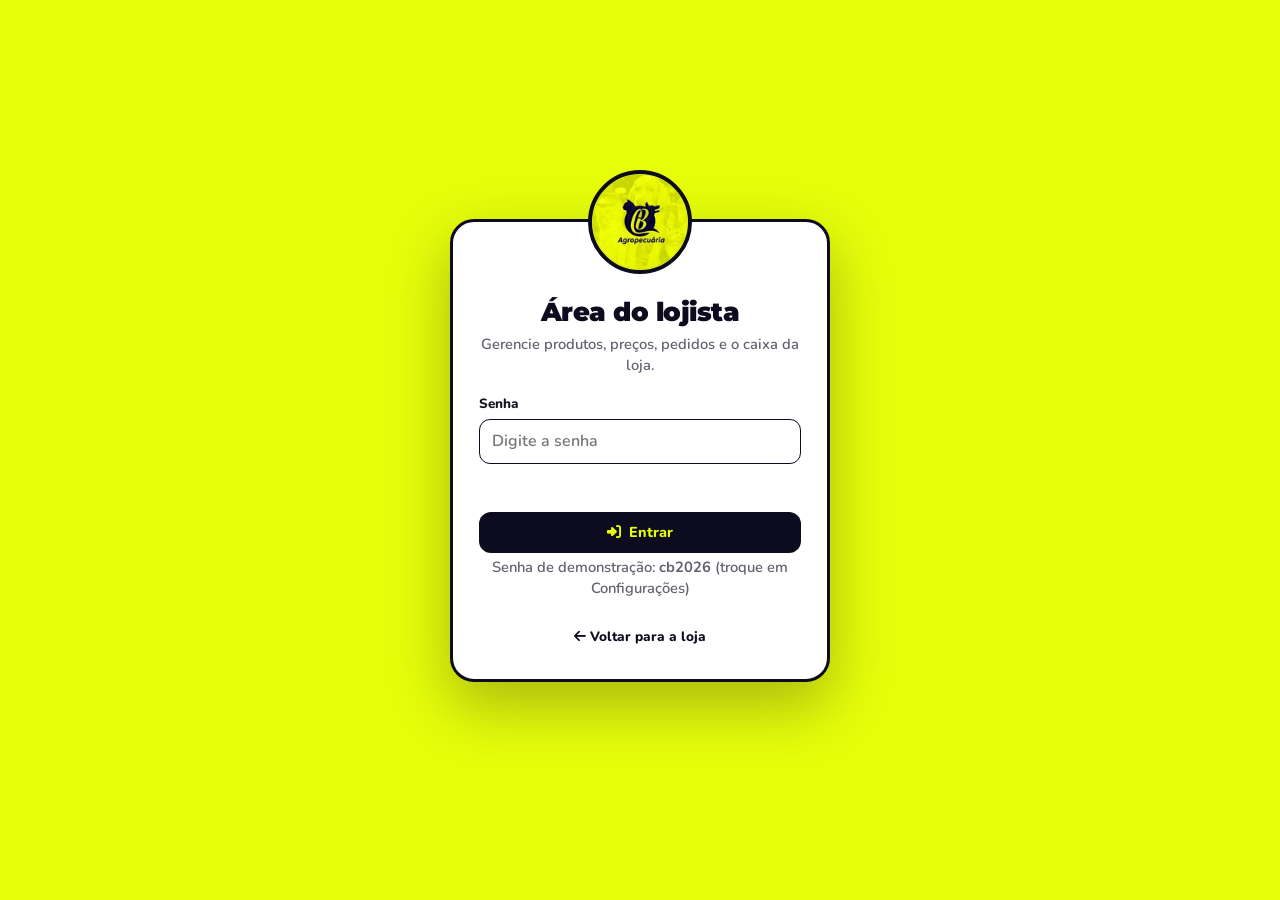
==== commit d54e0bd6: "Catálogo Agropecuária CB Adapta o catálogo-base para a Agropecuária CB: identidade visual (amarelo-l" ====
--- a/admin.html
+++ b/admin.html
@@ -5,12 +5,12 @@
     <meta charset="UTF-8" />
     <meta name="viewport" content="width=device-width, initial-scale=1.0" />
     <meta name="robots" content="noindex" />
-    <meta name="theme-color" content="#2D2A7B" />
-    <title>Painel · Agropet Nossa Casa</title>
-    <link rel="icon" href="assets/logo-agropet.webp" type="image/webp" />
+    <meta name="theme-color" content="#0D0B1E" />
+    <title>Painel · Agropecuária CB</title>
+    <link rel="icon" href="assets/logo-cb.webp" type="image/webp" />
     <link rel="preconnect" href="https://fonts.googleapis.com">
     <link rel="preconnect" href="https://fonts.gstatic.com" crossorigin>
-    <link href="https://fonts.googleapis.com/css2?family=Titan+One&family=Nunito:wght@400;600;700;800;900&display=swap" rel="stylesheet">
+    <link href="https://fonts.googleapis.com/css2?family=Montserrat:wght@800;900&family=Nunito:wght@400;600;700;800;900&display=swap" rel="stylesheet">
     <link rel="stylesheet" href="https://cdnjs.cloudflare.com/ajax/libs/font-awesome/6.5.1/css/all.min.css">
     <link rel="stylesheet" href="admin.css" />
 </head>
@@ -19,7 +19,7 @@
     <!-- ═══════════ LOGIN ═══════════ -->
     <div class="login" id="tela-login">
         <form class="login-card" id="form-login" autocomplete="off">
-            <img src="assets/logo-agropet.webp" alt="" class="login-logo" id="login-logo">
+            <img src="assets/logo-cb.webp" alt="" class="login-logo" id="login-logo">
             <h1>Área do lojista</h1>
             <p>Gerencie produtos, preços, pedidos e o caixa da loja.</p>
             <label class="campo">
@@ -28,7 +28,7 @@
             </label>
             <p class="login-erro" id="login-erro"></p>
             <button type="submit" class="btn btn-primario btn-bloco"><i class="fa-solid fa-right-to-bracket"></i> Entrar</button>
-            <p class="login-dica">Senha de demonstração: <strong>agropet123</strong> (troque em Configurações)</p>
+            <p class="login-dica" id="login-dica">Senha de demonstração: <strong id="login-dica-senha">cb2026</strong> (troque em Configurações)</p>
             <a href="index.html" class="login-voltar"><i class="fa-solid fa-arrow-left"></i> Voltar para a loja</a>
         </form>
     </div>
@@ -37,8 +37,8 @@
     <div class="app" id="app" hidden>
         <aside class="lateral">
             <div class="lateral-marca">
-                <img src="assets/logo-agropet.webp" alt="" id="lateral-logo">
-                <div><strong id="lateral-nome">Agropet Nossa Casa</strong><small>Painel da loja</small></div>
+                <img src="assets/logo-cb.webp" alt="" id="lateral-logo">
+                <div><strong id="lateral-nome">Agropecuária CB</strong><small>Painel da loja</small></div>
             </div>
             <nav class="menu" id="menu">
                 <button type="button" data-aba="painel" class="ativo"><i class="fa-solid fa-chart-pie"></i><span>Painel</span></button>
--- a/admin.css
+++ b/admin.css
@@ -1,34 +1,36 @@
 /* ─────────────────────────────────────────────────────────────────────────────
-   AGROPET NOSSA CASA — PAINEL DO LOJISTA
+   AGROPECUÁRIA CB — PAINEL DO LOJISTA
+   Mesmas cores da vitrine: amarelo-limão e preto do logo.
    ───────────────────────────────────────────────────────────────────────────── */
 :root {
-    --indigo: #2D2A7B;
-    --indigo-900: #17153F;
-    --indigo-50: #EEEDF8;
-    --lime: #8CCB2A;
-    --lime-700: #4F8A12;
-    --yellow: #FFD60A;
-    --red: #D62828;
+    --indigo: #0D0B1E;       /* preto do logo (nome mantido do modelo-base) */
+    --indigo-900: #0D0B1E;
+    --indigo-50: #F8FFC7;
+    --lime: #E6FE0A;         /* amarelo-limão do logo */
+    --lime-700: #3E6B00;
+    --yellow: #E6FE0A;
+    --red: #C1121F;
     --orange: #E8862F;
     --whats: #25D366;
-
-    /* Cores do gráfico (validadas para daltonismo) */
-    --cor-entrada: #4B3FA8;
+    --foco: #2563EB;
+
+    /* Cores do gráfico: preto x laranja (distinguíveis também para daltônicos) */
+    --cor-entrada: #0D0B1E;
     --cor-saida: #E8862F;
 
     --ok: #2E7D32;
     --alerta: #B26A00;
     --perigo: #C62828;
 
-    --ink: #1D1B2E;
-    --muted: #6B6880;
-    --bg: #F4F3EF;
+    --ink: #14121F;
+    --muted: #63626F;
+    --bg: #F4F4EE;
     --card: #FFFFFF;
-    --line: #E6E3DA;
+    --line: #E3E3D6;
     --radius: 16px;
-    --shadow: 0 2px 10px rgba(23, 21, 63, .06);
-
-    --font-titulo: "Titan One", "Arial Black", system-ui, sans-serif;
+    --shadow: 0 2px 10px rgba(13, 11, 30, .06);
+
+    --font-titulo: "Montserrat", "Arial Black", system-ui, sans-serif;
     --font: "Nunito", system-ui, -apple-system, "Segoe UI", sans-serif;
 }
 
@@ -37,7 +39,7 @@
 button, input, select, textarea { font: inherit; color: inherit; }
 button { cursor: pointer; }
 [hidden] { display: none !important; }
-:focus-visible { outline: 3px solid var(--yellow); outline-offset: 2px; }
+:focus-visible { outline: 3px solid var(--foco); outline-offset: 2px; }
 
 /* ─── BOTÕES ─────────────────────────────────────────────────────────────── */
 .btn { display: inline-flex; align-items: center; justify-content: center; gap: 8px; border: 0; border-radius: 12px; padding: 10px 16px; font-weight: 800; font-size: .9rem; white-space: nowrap; text-decoration: none; transition: filter .15s, transform .1s; }
@@ -46,7 +48,7 @@
 .btn:disabled { opacity: .5; cursor: not-allowed; }
 .btn-bloco { width: 100%; }
 .btn-sm { padding: 6px 10px; font-size: .8rem; border-radius: 9px; }
-.btn-primario { background: var(--red); color: #fff; }
+.btn-primario { background: var(--indigo); color: var(--lime); }
 .btn-secundario { background: var(--whats); color: #fff; }
 .btn-fantasma { background: #fff; color: var(--indigo); border: 1.5px solid var(--line); }
 .btn-fantasma:hover { border-color: var(--indigo); filter: none; }
@@ -60,10 +62,10 @@
 .icone-btn--perigo:hover { border-color: var(--perigo); color: var(--perigo); }
 
 /* ─── LOGIN ──────────────────────────────────────────────────────────────── */
-.login { min-height: 100vh; display: grid; place-items: center; padding: 16px; background: radial-gradient(circle at 70% 20%, #4A3FB0, var(--indigo) 45%, var(--indigo-900)); }
-.login-card { width: 100%; max-width: 380px; background: #fff; border-radius: 24px; padding: 30px 26px; text-align: center; box-shadow: 0 30px 70px rgba(0, 0, 0, .35); }
-.login-logo { width: 104px; height: 104px; border-radius: 50%; margin: -82px auto 12px; border: 5px solid var(--lime); background: #111; object-fit: cover; }
-.login-card h1 { font-family: var(--font-titulo); font-weight: 400; color: var(--indigo); font-size: 1.6rem; }
+.login { min-height: 100vh; display: grid; place-items: center; padding: 16px; background: var(--lime); }
+.login-card { width: 100%; max-width: 380px; background: #fff; border-radius: 24px; padding: 30px 26px; text-align: center; box-shadow: 0 24px 60px rgba(13, 11, 30, .28); border: 3px solid var(--indigo); }
+.login-logo { width: 104px; height: 104px; border-radius: 50%; margin: -82px auto 12px; border: 4px solid var(--indigo); background: var(--lime); object-fit: cover; }
+.login-card h1 { font-family: var(--font-titulo); font-weight: 900; letter-spacing: -.02em; color: var(--indigo); font-size: 1.6rem; }
 .login-card > p { color: var(--muted); font-weight: 600; margin: 4px 0 18px; font-size: .92rem; }
 .login-card .campo { text-align: left; }
 .login-erro { color: var(--perigo); font-weight: 800; font-size: .85rem; min-height: 1.2em; margin: 4px 0 8px; }
@@ -74,8 +76,8 @@
 .app { display: grid; grid-template-columns: 250px minmax(0, 1fr); min-height: 100vh; }
 .lateral { background: var(--indigo); color: #fff; display: flex; flex-direction: column; position: sticky; top: 0; height: 100vh; padding: 18px 12px; }
 .lateral-marca { display: flex; align-items: center; gap: 10px; padding: 0 6px 18px; border-bottom: 1px solid rgba(255, 255, 255, .12); margin-bottom: 12px; }
-.lateral-marca img { width: 46px; height: 46px; border-radius: 50%; border: 3px solid var(--lime); object-fit: cover; background: #111; }
-.lateral-marca strong { display: block; font-family: var(--font-titulo); font-weight: 400; color: var(--lime); font-size: 1rem; line-height: 1.1; }
+.lateral-marca img { width: 46px; height: 46px; border-radius: 50%; border: 2px solid var(--lime); object-fit: cover; background: var(--lime); }
+.lateral-marca strong { display: block; font-family: var(--font-titulo); font-weight: 900; letter-spacing: -.02em; color: var(--lime); font-size: .95rem; line-height: 1.1; text-transform: uppercase; }
 .lateral-marca small { color: rgba(255, 255, 255, .65); font-weight: 700; font-size: .75rem; }
 .menu { display: flex; flex-direction: column; gap: 4px; flex: 1; }
 .menu button { display: flex; align-items: center; gap: 12px; background: none; border: 0; color: rgba(255, 255, 255, .8); padding: 11px 12px; border-radius: 12px; font-weight: 800; font-size: .92rem; text-align: left; position: relative; }
@@ -90,13 +92,13 @@
 
 .conteudo { padding: 26px 28px 60px; min-width: 0; }
 .aba-topo { display: flex; align-items: flex-end; justify-content: space-between; gap: 16px; flex-wrap: wrap; margin-bottom: 20px; }
-.aba-topo h2 { font-family: var(--font-titulo); font-weight: 400; color: var(--indigo); font-size: 1.6rem; line-height: 1.15; }
+.aba-topo h2 { font-family: var(--font-titulo); font-weight: 900; letter-spacing: -.02em; color: var(--indigo); font-size: 1.6rem; line-height: 1.15; }
 .aba-topo p { color: var(--muted); font-weight: 600; font-size: .92rem; max-width: 640px; }
 .botoes { display: flex; gap: 8px; flex-wrap: wrap; }
 
 .segmentado { display: inline-flex; background: #fff; border: 1.5px solid var(--line); border-radius: 12px; padding: 3px; gap: 2px; }
 .segmentado button { background: none; border: 0; padding: 7px 12px; border-radius: 9px; font-weight: 800; font-size: .84rem; color: var(--muted); }
-.segmentado button.ativo { background: var(--indigo); color: #fff; }
+.segmentado button.ativo { background: var(--indigo); color: var(--lime); }
 
 /* ─── KPIs ───────────────────────────────────────────────────────────────── */
 .kpis { display: grid; grid-template-columns: repeat(auto-fit, minmax(180px, 1fr)); gap: 12px; margin-bottom: 16px; }
@@ -105,7 +107,7 @@
 .kpi-rotulo i { width: 26px; height: 26px; border-radius: 8px; display: grid; place-items: center; font-size: .8rem; background: var(--indigo-50); color: var(--indigo); }
 .kpi-valor { font-size: 1.55rem; font-weight: 900; margin-top: 8px; letter-spacing: -.3px; font-variant-numeric: tabular-nums; }
 .kpi-sub { font-size: .8rem; color: var(--muted); font-weight: 700; margin-top: 2px; }
-.kpi--entrada .kpi-rotulo i { background: #ECEAFB; color: var(--cor-entrada); }
+.kpi--entrada .kpi-rotulo i { background: var(--lime); color: var(--cor-entrada); }
 .kpi--saida .kpi-rotulo i { background: #FDF0E4; color: #B85F12; }
 .kpi--saldo { background: var(--indigo); color: #fff; border-color: var(--indigo); }
 .kpi--saldo .kpi-rotulo, .kpi--saldo .kpi-sub { color: rgba(255, 255, 255, .75); }
@@ -166,7 +168,7 @@
 .filtros-chips button em { font-style: normal; opacity: .7; margin-left: 4px; }
 .lista-pedidos { display: grid; grid-template-columns: repeat(auto-fill, minmax(320px, 1fr)); gap: 12px; }
 .pedido { background: var(--card); border: 1px solid var(--line); border-radius: var(--radius); padding: 14px; box-shadow: var(--shadow); display: flex; flex-direction: column; gap: 8px; }
-.pedido--novo { border-left: 5px solid var(--yellow); }
+.pedido--novo { border-left: 5px solid var(--orange); }
 .pedido-topo { display: flex; justify-content: space-between; align-items: flex-start; gap: 8px; }
 .pedido-codigo { font-weight: 900; font-size: 1rem; }
 .pedido-data { color: var(--muted); font-size: .8rem; font-weight: 700; }
@@ -249,7 +251,7 @@
 .cupons-grade { display: grid; grid-template-columns: repeat(auto-fill, minmax(260px, 1fr)); gap: 12px; }
 .cupom-card { background: #fff; border: 2px dashed var(--indigo); border-radius: var(--radius); padding: 16px; display: flex; flex-direction: column; gap: 6px; }
 .cupom-card.inativo { opacity: .55; border-color: var(--muted); }
-.cupom-codigo { font-family: var(--font-titulo); font-weight: 400; font-size: 1.4rem; color: var(--indigo); letter-spacing: 1px; }
+.cupom-codigo { font-family: var(--font-titulo); font-weight: 900; letter-spacing: -.02em; font-size: 1.4rem; color: var(--indigo); letter-spacing: 1px; }
 .cupom-valor { font-weight: 900; color: var(--red); font-size: 1.1rem; }
 .cupom-regras { color: var(--muted); font-weight: 700; font-size: .84rem; }
 .cupom-acoes { display: flex; gap: 6px; align-items: center; margin-top: 6px; }
